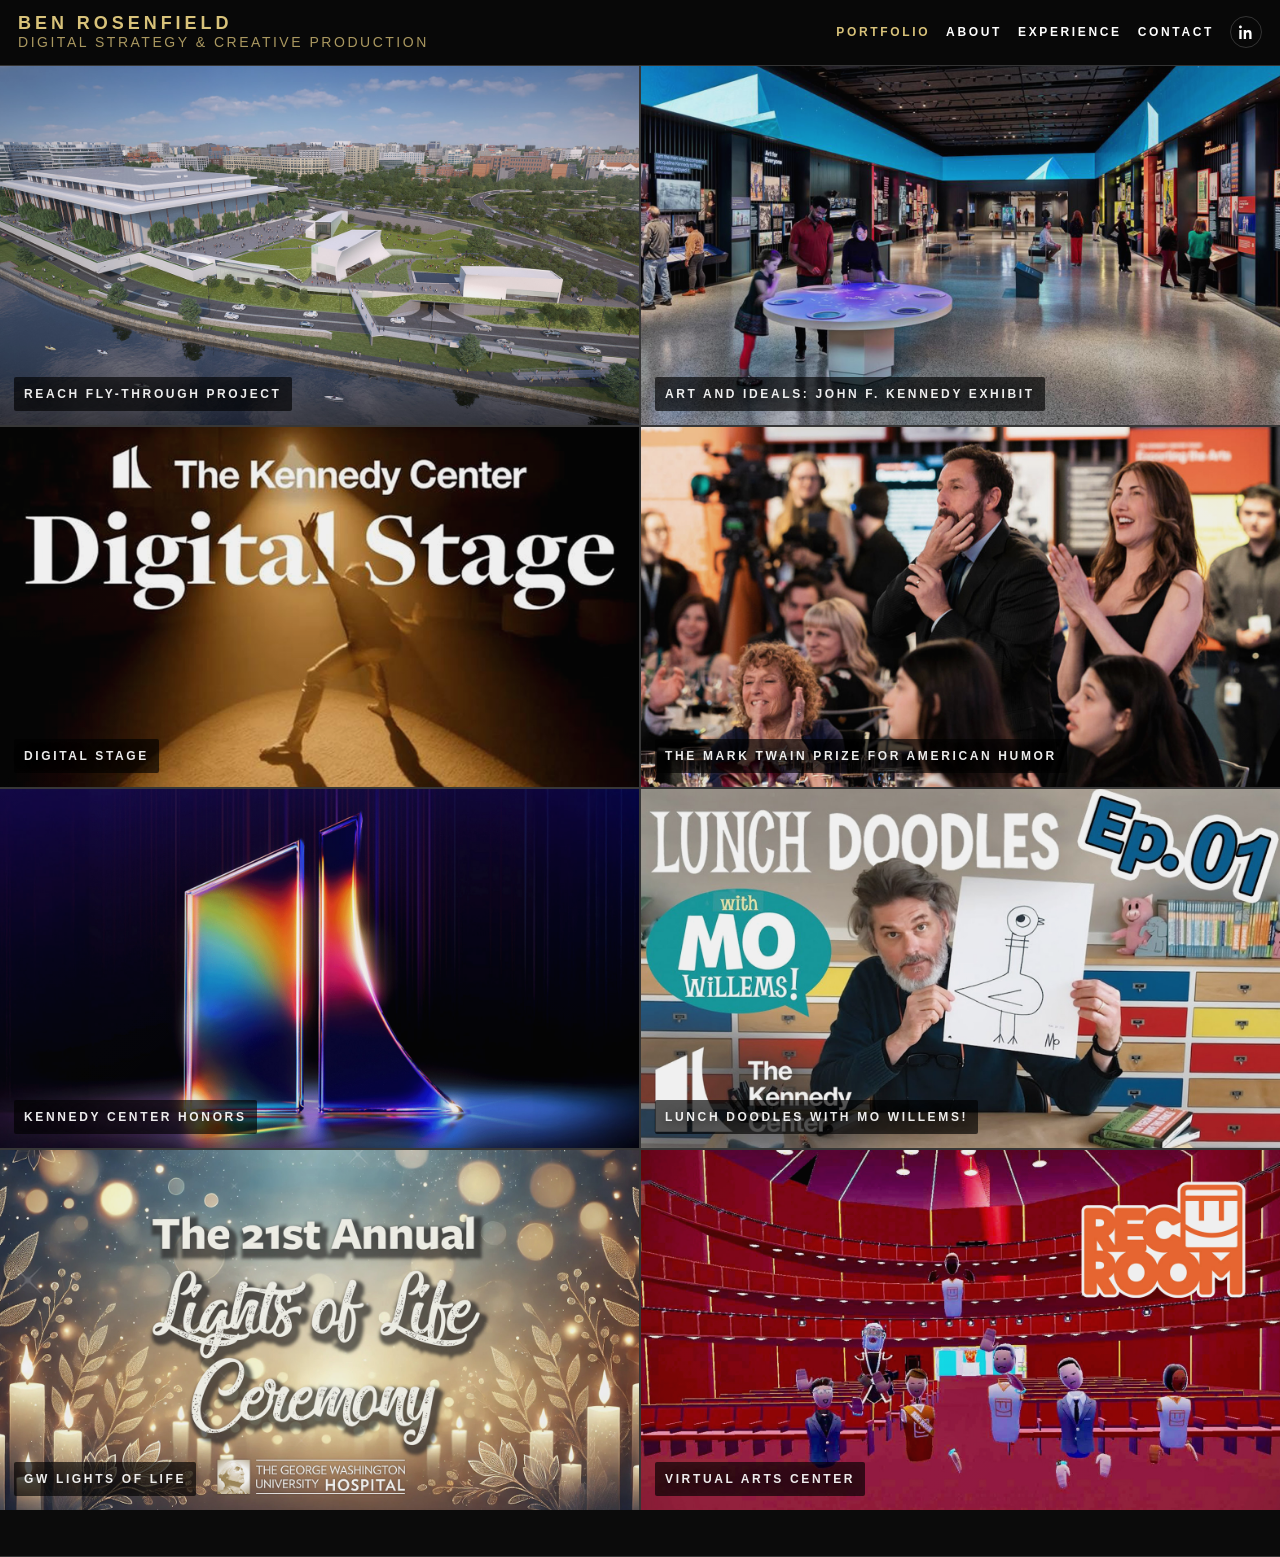
==== index.html @ aa564e3c "Add files via upload" ====
<!doctype html>
<html lang="en"><head>
<meta charset="utf-8"/><meta name="viewport" content="width=device-width, initial-scale=1"/><meta name="robots" content="noindex, nofollow"/>
<title>Ben Rosenfield — Home</title><link rel="stylesheet" href="styles.css"/></head>
<body>
<a class="skip" href="#main">Skip to content</a>

  <header class="header">
    <div class="brandwrap">
      <a href="index.html" class="brand">BEN ROSENFIELD</a>
      <div class="tagline">Digital Strategy &amp; Creative Production</div>
    </div>
    <nav class="nav" aria-label="Primary">
      <a href="index.html" aria-current="page">Portfolio</a>
      <a href="about.html">About</a>
      <a href="experience.html">Experience</a>
      <a href="contact.html">Contact</a>
      <a href="https://www.linkedin.com/in/ben-r-7b629113b/" class="pill pill--icon" aria-label="LinkedIn"><svg aria-hidden="true" viewBox="0 0 24 24" focusable="false"><path d="M4.98 3.5C4.98 4.88 3.9 6 2.5 6S0 4.88 0 3.5 1.08 1 2.5 1s2.48 1.12 2.48 2.5zM0.5 8.5h4V24h-4V8.5zM8.5 8.5h3.8v2.1h.1c.5-1 1.9-2.1 4-2.1 4.3 0 5.1 2.8 5.1 6.5V24h-4v-7.5c0-1.8 0-4.1-2.5-4.1s-2.9 1.9-2.9 4V24h-4V8.5z"/></svg></a>
    </nav>
  </header>

<main id="main">
  <section class="section section--flush">
    <div class="bleed"><div class="grid">

      <a class="card" href="project-1.html">
        <div class="card__media">
          <img src="images/project-1.jpg" alt="Reach Fly-through Project" />
          <div class="overlay">Reach Fly-through Project</div>
        </div>
      </a>
      <a class="card" href="project-2.html">
        <div class="card__media">
          <img src="images/project-2.jpg" alt="Art and Ideals: John F. Kennedy Exhibit" />
          <div class="overlay">Art and Ideals: John F. Kennedy Exhibit</div>
        </div>
      </a>
      <a class="card" href="project-7.html">
        <div class="card__media">
          <img src="images/project-7.jpg" alt="Digital Stage" />
          <div class="overlay">Digital Stage</div>
        </div>
      </a>
      <a class="card" href="project-4.html">
        <div class="card__media">
          <img src="images/project-4.jpg" alt="The Mark Twain Prize for American Humor" />
          <div class="overlay">The Mark Twain Prize for American Humor</div>
        </div>
      </a>
      <a class="card" href="project-6.html">
        <div class="card__media">
          <img src="images/project-6.jpg" alt="Kennedy Center Honors" />
          <div class="overlay">Kennedy Center Honors</div>
        </div>
      </a>
      <a class="card" href="project-3.html">
        <div class="card__media">
          <img src="images/project-3.jpg" alt="LUNCH DOODLES with Mo Willems!" />
          <div class="overlay">LUNCH DOODLES with Mo Willems!</div>
        </div>
      </a>
      <a class="card" href="project-5.html">
        <div class="card__media">
          <img src="images/project-5.jpg" alt="GW Lights of Life" />
          <div class="overlay">GW Lights of Life</div>
        </div>
      </a>
      <a class="card" href="project-8.html">
        <div class="card__media">
          <img src="images/project-8.jpg" alt="Virtual Arts Center" />
          <div class="overlay">Virtual Arts Center</div>
        </div>
      </a>
    </div></div>
  </section>
</main>
</body></html>
---- styles.css ----
:root{
  --bg:#0b0b0b; --fg:#ffffff; --muted:rgba(255,255,255,.72); --hair:rgba(255,255,255,.18); --max:1100px;
}
*{box-sizing:border-box}
html{scroll-behavior:smooth}
body{
  margin:0;
  background:var(--bg);
  color:var(--fg);
  font-family:"Suisse Int'l","Helvetica Neue",Helvetica,Arial,sans-serif;
  line-height:1.5;
  font-weight:400;
  letter-spacing:.01em;
}
a{color:var(--fg);text-decoration:none}
a:hover{opacity:.9}
.skip{position:absolute;left:-999px;top:auto;width:1px;height:1px;overflow:hidden}
.skip:focus{left:16px;top:16px;width:auto;height:auto;padding:10px 12px;background:#fff;color:#000;z-index:9999}
.header{position:sticky;top:0;z-index:10;display:flex;align-items:center;justify-content:space-between;gap:18px;padding:14px 18px;border-bottom:1px solid var(--hair);background:rgba(8,8,8,.9);backdrop-filter:blur(10px)}
.brandwrap{display:flex;flex-direction:column;gap:2px}
.brand{font-weight:600;letter-spacing:.22em;text-transform:uppercase;font-size:18px;line-height:1;color:#d8c27a}
.tagline{color:rgba(216,194,122,.78);font-size:14px;letter-spacing:.18em;text-transform:uppercase;line-height:1.2}
.nav{display:flex;gap:16px;flex-wrap:wrap;align-items:center}
.nav a{font-size:12px;letter-spacing:.22em;text-transform:uppercase;color:var(--fg);font-weight:700}
.nav a:hover{color:rgba(255,255,255,.85)}
.nav a[aria-current="page"]{color:#d8c27a}
.nav .pill{border:1px solid var(--hair);padding:8px 10px;border-radius:999px}
.nav .pill--icon{display:inline-flex;align-items:center;justify-content:center;padding:8px;width:32px;height:32px}
.nav .pill--icon svg{width:14px;height:14px;fill:currentColor}
.hero{padding:34px 18px 18px;border-bottom:1px solid var(--hair)}
.hero__inner{max-width:none;margin:0}
.hero h1{margin:0;font-size:42px;letter-spacing:.02em;font-weight:600}
.hero__sub{margin:8px 0 0;color:var(--muted);font-size:13px;max-width:none;letter-spacing:.02em}
.section{padding:46px 18px;border-bottom:1px solid var(--hair)}
.section--flush{padding-top:0}
.section__head{max-width:var(--max);margin:0 auto 18px}
.section h2{margin:0;font-size:18px;font-weight:600;letter-spacing:.14em;text-transform:uppercase}
.subhead{margin:8px 0 0;color:var(--muted);max-width:80ch;letter-spacing:.02em;font-size:12px}
.bleed{width:100vw;margin-left:calc(50% - 50vw);margin-right:calc(50% - 50vw)}
.grid{display:grid;grid-template-columns:repeat(2,1fr);gap:2px;background:var(--hair)}
@media (max-width: 700px){.grid{grid-template-columns:1fr} .hero h1{font-size:44px}}}

.card{display:block;background:rgba(255,255,255,.02)}
.card__media{aspect-ratio:16/9;overflow:hidden;position:relative;background:linear-gradient(135deg,rgba(255,255,255,.06),rgba(255,255,255,.02))}
.card__media img{width:100%;height:100%;object-fit:cover;transform:scale(1.02);transition:transform .35s ease,opacity .35s ease,filter .35s ease;opacity:.92;filter:saturate(.9) contrast(1.02)}
.card:hover .card__media img{transform:scale(1.06);opacity:1;filter:saturate(1) contrast(1.06)}
.overlay{
  position:absolute;
  left:14px;
  bottom:14px;
  width:fit-content;
  max-width:calc(100% - 28px);
  font-size:12px;
  font-weight:700;
  font-family:"Space Grotesk","Suisse Int'l","Helvetica Neue",Helvetica,Arial,sans-serif;
  letter-spacing:.22em;
  text-transform:uppercase;
  color:rgba(255,255,255,.92);
  text-shadow:0 1px 10px rgba(0,0,0,.6);
  background:rgba(0,0,0,.65);
  padding:8px 10px;
  border-radius:2px;
}
.card__title{padding:14px 18px 16px;font-size:12px;letter-spacing:.14em;text-transform:uppercase;border-top:1px solid var(--hair);color:var(--muted)}
.card:hover .card__title{color:var(--fg)}
.project-hero{padding:40px 18px 18px;border-bottom:1px solid var(--hair)}
.project-hero__inner{max-width:var(--max);margin:0 auto;display:flex;justify-content:space-between;gap:18px;flex-wrap:wrap;align-items:flex-end}
.project-hero h1{margin:0;font-size:28px;font-weight:600;letter-spacing:.06em;text-transform:uppercase}
.project-nav{display:flex;gap:10px;align-items:center}
.arrow{border:1px solid var(--hair);padding:10px 12px;border-radius:999px;color:var(--fg)}
.arrow:hover{background:rgba(255,255,255,.06)}
.project-media{max-width:var(--max);margin:18px auto 0;border:1px solid var(--hair);background:rgba(255,255,255,.02);aspect-ratio:16/9;overflow:hidden}
.project-media img{width:100%;height:100%;object-fit:cover;display:block}
.project-body{max-width:var(--max);margin:18px auto 0;display:grid;grid-template-columns:1.2fr .8fr;gap:18px}
.project-body--stack{grid-template-columns:1fr}
@media (max-width: 900px){.project-body{grid-template-columns:1fr}}
.panel{border:none;background:transparent;padding:0}
.panel h3{margin:0 0 10px;font-size:10px;letter-spacing:.24em;text-transform:uppercase;color:var(--muted);font-weight:700}
.panel p{margin:0;color:var(--muted);font-size:14px;line-height:1.55}
.panel ul{margin:10px 0 0;padding-left:18px;color:var(--muted);font-size:14px;line-height:1.65}
.panel ul > li{margin-top:12px}
.panel ul > li:first-child{margin-top:0}
.panel ul ul{margin-top:8px}
.panel strong{color:var(--fg)}
.about-wrap{max-width:var(--max);margin:0 auto;display:grid;grid-template-columns:.9fr 1.1fr;gap:18px;align-items:start}
.about-top .block h3:not(:first-child){margin-top:28px}
@media (max-width: 900px){.about-wrap{grid-template-columns:1fr}}
.photo{border:1px solid var(--hair);background:rgba(255,255,255,.02);overflow:hidden}
.photo img{width:100%;height:auto;display:block}
.block{border:none;background:transparent;padding:0}
.block h3{margin:0 0 10px;font-size:10px;letter-spacing:.24em;text-transform:uppercase;color:var(--muted);font-weight:700}
.block p{margin:0;color:var(--muted);font-size:14px;line-height:1.65}
.block ul{margin:10px 0 0;color:var(--muted);font-size:14px;line-height:1.65}
.linkedin-link{display:inline-flex;align-items:center;gap:8px;color:var(--fg);letter-spacing:.16em;text-transform:uppercase;font-size:10px}
.linkedin-link svg{width:18px;height:18px;fill:currentColor}
.logo-grid{display:grid;grid-template-columns:repeat(4,1fr);gap:10px}
@media (max-width: 900px){.logo-grid{grid-template-columns:repeat(3,1fr)}}
@media (max-width: 600px){.logo-grid{grid-template-columns:repeat(2,1fr)}}
.logo{border:1px solid var(--hair);background:rgba(255,255,255,.02);aspect-ratio:16/9;display:grid;place-items:center;overflow:hidden}
.logo img{max-width:80%;max-height:70%;opacity:.9;filter:grayscale(10%) contrast(1.05)}
.form{max-width:var(--max);margin:0 auto;border:none;padding:0;background:transparent}
.field{display:grid;gap:6px;margin-bottom:12px}
label{color:var(--muted);font-size:10px;letter-spacing:.22em;text-transform:uppercase}
input,textarea{width:100%;background:rgba(255,255,255,.02);border:1px solid var(--hair);color:var(--fg);padding:12px 12px;font-size:14px;outline:none}
input:focus,textarea:focus{border-color:rgba(242,242,242,.35)}
textarea{min-height:140px;resize:vertical}
.actions{display:flex;gap:12px;flex-wrap:wrap;align-items:center}
button{background:rgba(255,255,255,.10);border:1px solid rgba(255,255,255,.22);color:var(--fg);padding:12px 14px;letter-spacing:.20em;text-transform:uppercase;font-size:10px;cursor:pointer}
button:hover{background:rgba(255,255,255,.14)}
.footer{padding:18px;display:flex;justify-content:space-between;gap:18px;flex-wrap:wrap;color:var(--muted)}
.footer a{color:var(--muted)}

.content{max-width:var(--max);margin:0 auto;display:grid;gap:18px}
.content--two{grid-template-columns:1fr 1fr}
@media (max-width: 900px){.content--two{grid-template-columns:1fr}}
.rule{border-top:1px solid var(--hair); margin:0}


/* GoodFight-style project cover */
.cover-bleed{width:100vw;margin-left:calc(50% - 50vw);margin-right:calc(50% - 50vw)}
.project-cover{
  position:relative;
  height:min(82vh, 820px);
  border-bottom:1px solid var(--hair);
  overflow:hidden;
  background: #0a0a0a;
}
.project-cover img{
  position:absolute; inset:0;
  width:100%; height:100%;
  object-fit:contain;
  transform:scale(1.02);
  filter:saturate(.95) contrast(1.05);
}
.project-cover::after{
  content:"";
  position:absolute; inset:0;
  background:none;
}
.cover-inner{
  position:relative;
  height:100%;
  display:flex;
  flex-direction:column;
  justify-content:flex-end;
  padding:22px 18px 26px;
}
.cover-max{max-width:var(--max); margin:0 auto; width:100%}
.cover-kicker{
  color:rgba(242,242,242,.78);
  font-size:10px;
  letter-spacing:.28em;
  text-transform:uppercase;
  margin:0 0 10px;
}
.cover-title{
  margin:0;
  font-size:42px;
  font-weight:600;
  letter-spacing:.08em;
  line-height:1.05;
  text-transform:uppercase;
}
.cover-title-box{
  display:inline-block;
  background:rgba(0,0,0,.65);
  color:rgba(255,255,255,.92);
  padding:8px 12px;
  border-radius:2px;
  text-shadow:0 1px 10px rgba(0,0,0,.6);
}
@media (max-width: 700px){ .cover-title{font-size:32px} }

.cover-nav{
  position:absolute;
  top:14px;
  right:18px;
  display:flex;
  gap:10px;
  z-index:2;
}
.cover-nav a{
  border:1px solid rgba(242,242,242,.22);
  background:rgba(0,0,0,.25);
  padding:10px 12px;
  border-radius:999px;
  color:var(--fg);
  backdrop-filter: blur(8px);
}
.cover-nav a:hover{background:rgba(0,0,0,.40)}

/* Make project section feel like a quiet caption area */
.project-meta{
  max-width:var(--max);
  margin:0 auto;
  padding:18px 18px 0;
  color:var(--muted);
  font-size:14px;
  line-height:1.65;
}
.project-meta .meta-row{
  display:flex;
  gap:10px;
  flex-wrap:wrap;
  font-size:11px;
  letter-spacing:.20em;
  text-transform:uppercase;
  color:rgba(242,242,242,.60);
  margin-top:10px;
}
.project-meta .meta-row--stack{
  flex-direction:column;
  align-items:flex-start;
  gap:6px;
}

/* Tighter hero variant (used on About) */
.hero--tight{padding:34px 18px 18px;border-bottom:1px solid var(--hair)}
.hero--tight .hero__inner{max-width:none;margin:0}
.hero--tight h1{font-size:40px}
.hero--tight .hero__sub{font-size:13px;max-width:none}
@media (max-width: 700px){ .hero--tight h1{font-size:32px} }

/* Global tighter hero */
@media (max-width: 700px){ .hero h1{font-size:32px} }

/* About page layout */
.about-top{max-width:var(--max);margin:0 auto;display:grid;grid-template-columns:.9fr 1.1fr;gap:18px;align-items:start}
.about-bottom{max-width:var(--max);margin:18px auto 0;display:grid;grid-template-columns:1fr 1fr;gap:18px;align-items:start}
@media (max-width: 900px){
  .about-top{grid-template-columns:1fr}
  .about-bottom{grid-template-columns:1fr}
}

/* Responsive video embed */
.embed{
  max-width:var(--max);
  margin:18px auto 0;
}
.embed__frame{
  border:1px solid var(--hair);
  background:rgba(255,255,255,.02);
  aspect-ratio:16 / 9;
  overflow:hidden;
}
.playlist-player{display:grid;gap:14px}
.playlist-strip{
  display:flex;
  gap:8px;
  overflow-x:auto;
  padding:10px 18px 14px;
  scroll-snap-type:x mandatory;
}
.playlist-tile{
  scroll-snap-align:start;
  flex:0 0 260px;
  border:1px solid rgba(255,255,255,.08);
  background:rgba(255,255,255,.015);
  padding:10px;
  display:grid;
  gap:8px;
  text-align:left;
  color:var(--fg);
  cursor:pointer;
}
.playlist-tile img{
  width:100%;
  height:auto;
  display:block;
  border-radius:2px;
}
.playlist-tile span{
  font-size:13px;
  letter-spacing:.10em;
  text-transform:uppercase;
  font-weight:700;
}
.playlist-tile.is-active{
  border-color:rgba(255,255,255,.22);
  background:rgba(255,255,255,.04);
}
.embed__frame iframe{
  width:100%;
  height:100%;
  border:0;
  display:block;
}
.embed__note{
  margin:10px 0 0;
  color:var(--muted);
  font-size:13px;
}
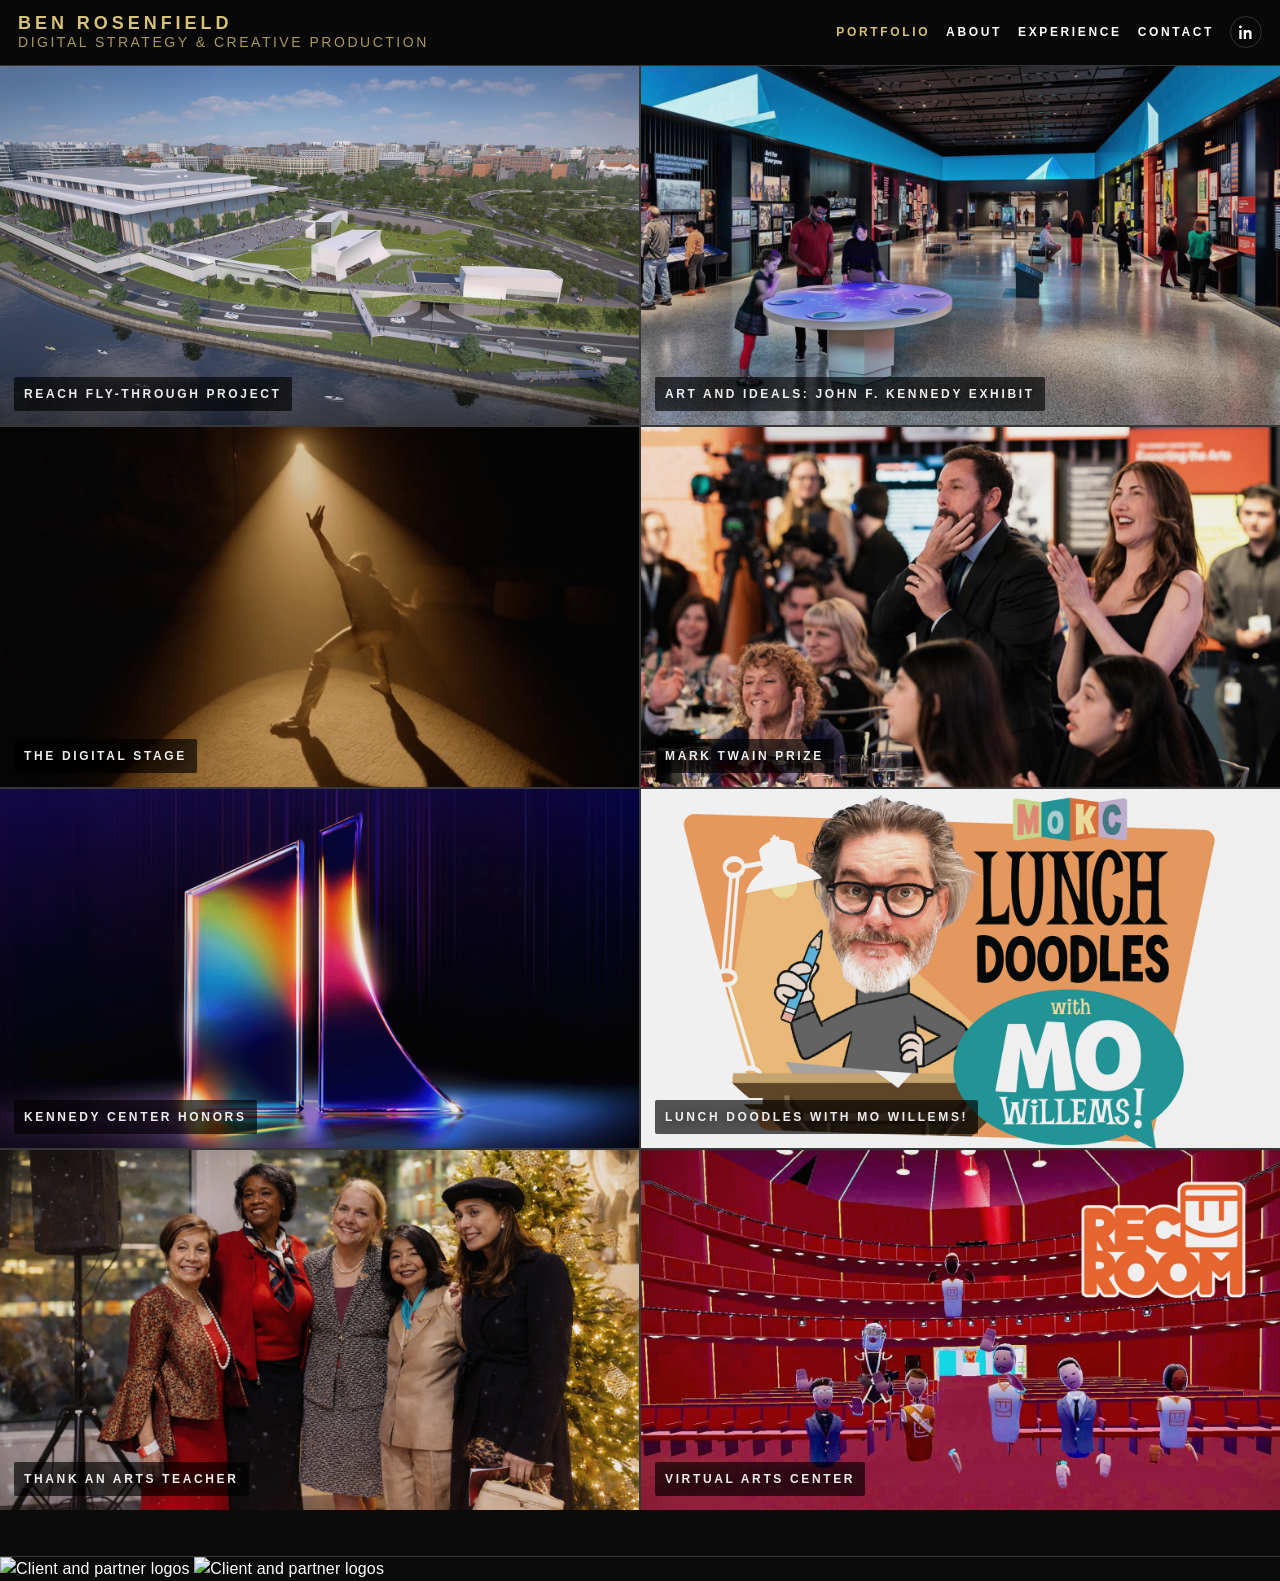
==== commit 84603f66: "Add files via upload" ====
--- a/index.html
+++ b/index.html
@@ -15,7 +15,7 @@
       <a href="about.html">About</a>
       <a href="experience.html">Experience</a>
       <a href="contact.html">Contact</a>
-      <a href="https://www.linkedin.com/in/ben-r-7b629113b/" class="pill pill--icon" aria-label="LinkedIn"><svg aria-hidden="true" viewBox="0 0 24 24" focusable="false"><path d="M4.98 3.5C4.98 4.88 3.9 6 2.5 6S0 4.88 0 3.5 1.08 1 2.5 1s2.48 1.12 2.48 2.5zM0.5 8.5h4V24h-4V8.5zM8.5 8.5h3.8v2.1h.1c.5-1 1.9-2.1 4-2.1 4.3 0 5.1 2.8 5.1 6.5V24h-4v-7.5c0-1.8 0-4.1-2.5-4.1s-2.9 1.9-2.9 4V24h-4V8.5z"/></svg></a>
+      <a href="https://www.linkedin.com/in/brosenfield/" class="pill pill--icon" aria-label="LinkedIn"><svg aria-hidden="true" viewBox="0 0 24 24" focusable="false"><path d="M4.98 3.5C4.98 4.88 3.9 6 2.5 6S0 4.88 0 3.5 1.08 1 2.5 1s2.48 1.12 2.48 2.5zM0.5 8.5h4V24h-4V8.5zM8.5 8.5h3.8v2.1h.1c.5-1 1.9-2.1 4-2.1 4.3 0 5.1 2.8 5.1 6.5V24h-4v-7.5c0-1.8 0-4.1-2.5-4.1s-2.9 1.9-2.9 4V24h-4V8.5z"/></svg></a>
     </nav>
   </header>
 
@@ -37,14 +37,14 @@
       </a>
       <a class="card" href="project-7.html">
         <div class="card__media">
-          <img src="images/project-7.jpg" alt="Digital Stage" />
-          <div class="overlay">Digital Stage</div>
+          <img src="images/project-7.jpg" alt="The Digital Stage" />
+          <div class="overlay">The Digital Stage</div>
         </div>
       </a>
       <a class="card" href="project-4.html">
         <div class="card__media">
-          <img src="images/project-4.jpg" alt="The Mark Twain Prize for American Humor" />
-          <div class="overlay">The Mark Twain Prize for American Humor</div>
+          <img src="images/project-4.jpg" alt="Mark Twain Prize" />
+          <div class="overlay">Mark Twain Prize</div>
         </div>
       </a>
       <a class="card" href="project-6.html">
@@ -61,8 +61,8 @@
       </a>
       <a class="card" href="project-5.html">
         <div class="card__media">
-          <img src="images/project-5.jpg" alt="GW Lights of Life" />
-          <div class="overlay">GW Lights of Life</div>
+          <img src="images/project-5.jpg" alt="Thank an Arts Teacher" />
+          <div class="overlay">Thank an Arts Teacher</div>
         </div>
       </a>
       <a class="card" href="project-8.html">
@@ -73,5 +73,11 @@
       </a>
     </div></div>
   </section>
+  <section class="logo-strip" aria-label="Clients and partners">
+    <div class="logo-strip__track">
+      <img src="images/clients2.png" alt="Client and partner logos" />
+      <img src="images/clients2.png" alt="Client and partner logos" aria-hidden="true" />
+    </div>
+  </section>
 </main>
 </body></html>
